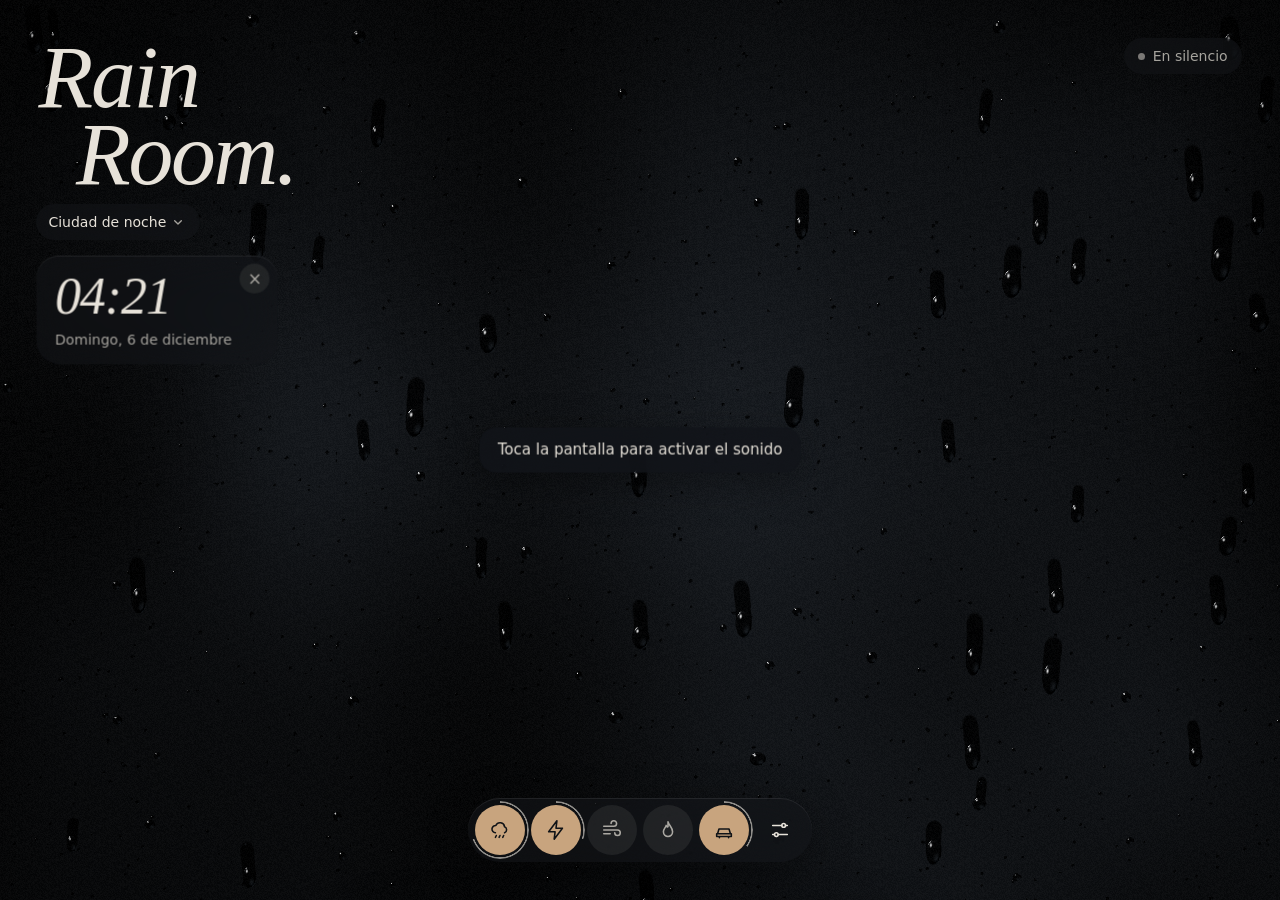
==== index.html @ be002200 "Rediseño visual estilo iOS con paleta cálida y recorte de la sala Ciudad - style.css reescrito como " ====
<!DOCTYPE html>
<html lang="es"><head><meta charset="UTF-8">
<meta name="viewport" content="width=device-width,initial-scale=1,viewport-fit=cover">
<meta name="theme-color" content="#101317">
<title>RainRoom · Sonidos ambientales para dormir, estudiar y relajarte</title>
<meta name="description" content="Crea tu propio espacio: elige un ambiente, mezcla sonidos como lluvia, viento o fuego y añade widgets para dormir, estudiar o desconectar. Gratis y sin registro.">
<link rel="canonical" href="https://rainrooms.vercel.app/">
<meta property="og:site_name" content="RainRoom">
<meta property="og:title" content="RainRoom · Sonidos ambientales para dormir, estudiar y relajarte">
<meta property="og:description" content="Tu propio espacio digital: ambientes y sonidos a tu medida. Gratis y sin registro.">
<meta property="og:type" content="website">
<meta property="og:url" content="https://rainrooms.vercel.app/">
<meta property="og:locale" content="es_ES">
<meta property="og:image" content="https://rainrooms.vercel.app/assets/og-image.png">
<meta property="og:image:width" content="1200"><meta property="og:image:height" content="630">
<meta property="og:image:alt" content="RainRoom: sonidos ambientales para dormir, estudiar y relajarte">
<meta name="twitter:card" content="summary_large_image">
<meta name="twitter:title" content="RainRoom · Sonidos ambientales para dormir, estudiar y relajarte">
<meta name="twitter:description" content="Tu propio espacio digital: ambientes y sonidos a tu medida.">
<meta name="twitter:image" content="https://rainrooms.vercel.app/assets/og-image.png">
<link rel="icon" href="data:image/svg+xml,%3Csvg xmlns='http://www.w3.org/2000/svg' viewBox='0 0 32 32'%3E%3Ccircle cx='16' cy='16' r='16' fill='%23060a10'/%3E%3Cpath d='M16 6c4 6 7 9 7 13a7 7 0 0 1-14 0c0-4 3-7 7-13z' fill='%239fd0ff'/%3E%3C/svg%3E">
<link rel="manifest" href="manifest.webmanifest">
<link rel="apple-touch-icon" href="assets/icon-180.png">
<meta name="mobile-web-app-capable" content="yes"><meta name="apple-mobile-web-app-capable" content="yes"><meta name="apple-mobile-web-app-status-bar-style" content="black-translucent"><meta name="apple-mobile-web-app-title" content="RainRoom">
<script type="application/ld+json">{"@context":"https://schema.org","@type":"WebApplication","name":"RainRoom","url":"https://rainrooms.vercel.app/","description":"Espacio personal con ambientes y sonidos mezclables para dormir, estudiar o relajarse.","applicationCategory":"LifestyleApplication","operatingSystem":"Web","inLanguage":"es","offers":{"@type":"Offer","price":"0","priceCurrency":"EUR"}}</script>
<link rel="stylesheet" href="css/style.css">
<style>.sr-only{position:absolute;width:1px;height:1px;margin:-1px;padding:0;overflow:hidden;clip:rect(0,0,0,0);white-space:nowrap;border:0}</style>
</head><body>
<noscript>RainRoom necesita JavaScript para funcionar.</noscript>
<main class="sr-only">
 <h1>RainRoom: sonidos ambientales para dormir, estudiar y relajarte</h1>
 <p>Elige un ambiente, mezcla los sonidos que quieras (lluvia, viento, fuego y más), usa el temporizador para dormir y añade widgets para concentrarte. Gratis y sin registro.</p>
</main>
<canvas id="gl"></canvas><div id="wl"></div>
<aside id="adw" hidden aria-label="Publicidad"><div class="adh"><span>Publicidad</span><button id="adx" aria-label="Cerrar anuncio">&#10005;</button></div><div class="adb" id="adSlot"></div></aside>
<div id="veil"></div>
<div id="ui">
 <button id="brand" aria-label="Abrir salas"><span class="mast" aria-hidden="true"><span>Rain</span><span>Room.</span></span><small><i id="rn" style="font-style:normal"></i><svg viewBox="0 0 24 24" aria-hidden="true"><path d="M7 10l5 5 5-5"/></svg></small></button>
 <div id="stt" role="button" tabindex="0" aria-label="Pausar o reanudar todos los sonidos" title="Pausar o reanudar"><i></i><span></span></div>
 <div id="pop" role="group" aria-label="Volumen"><b></b><input type="range" min="0" max="1" step=".01" aria-label="Volumen"><output></output></div>
 <nav id="dock" aria-label="Sonidos"></nav>
 <section id="sheet" role="dialog" aria-label="Salas y mezcla">
  <div id="shHead"><div class="grip"></div><button class="x" id="shClose" aria-label="Cerrar">&#10005;</button>
   <div id="tabs" role="tablist"><button role="tab">Salas</button><button role="tab">Sonidos</button><button role="tab">Widgets</button><button role="tab">Ajustes</button><i id="tind"></i></div></div>
  <div class="pn"><div id="rooms"></div></div>
  <div class="pn"><div class="chips" id="pres"></div><div class="row" id="vrow"><button class="ic" id="mvB" aria-label="Silenciar o activar el volumen general"><svg viewBox="0 0 24 24"><path d="M4 10v4h4l5 4V6L8 10zM16.5 9a4 4 0 0 1 0 6"/></svg></button><div class="rc"><div class="rt"><span>Volumen general</span><output id="mvv"></output></div><input type="range" id="mv" min="0" max="1" step=".01" aria-label="Volumen general"></div></div><div class="row" id="grow"><button class="ic" id="intB" aria-label="Quitar o recuperar las gotas"><svg viewBox="0 0 24 24"><path d="M12 4c3 4 5 6 5 9a5 5 0 0 1-10 0c0-3 2-5 5-9z"/></svg></button><div class="rc"><div class="rt"><span>Gotas</span><output id="intv"></output></div><input type="range" id="int" min="0" max="1" step=".05" aria-label="Intensidad de las gotas"></div></div>
   <p class="hint">Llévalo a 0 para una sala sin lluvia.</p><div id="mix"></div></div>
  <div class="pn"><p class="hint">Toca para añadir o quitar. Arrástralos por la pantalla y ciérralos con la ×.</p><div id="wsel" class="chips"></div></div>
  <div class="pn"><h3>Noche</h3><div id="nsel" class="list"></div>
   <h3>Fondo</h3><div class="list"><button class="opt" id="fabP"><span>Subir mi foto<em>Usa una imagen tuya como sala</em></span></button><button class="opt" id="fabX"><span>Quitar mi foto</span></button><button class="opt" id="rstRoom"><span>Restablecer esta sala<em>Vuelve a la mezcla y widgets de origen</em></span></button></div>
   <h3>Guías</h3><div class="list"><a class="opt" href="/guias/"><span>Mezclas para dormir, estudiar y relajarte</span></a></div>
   <p class="legal"><a href="/legal/privacidad">Privacidad</a><a href="/legal/aviso-legal">Aviso legal</a><a href="/legal/cookies">Cookies</a></p></div>
 <div id="adSheet" hidden><div class="adb" id="adSlot2"></div></div>
 </section>
</div>
<input type="file" id="file" accept="image/*" hidden>
<div id="msg">Toca la pantalla para activar el sonido</div>
<script src="js/rooms.js" defer></script>
<script src="js/anim.js" defer></script>
<script src="js/widgets.js" defer></script>
<script src="js/app.js" defer></script>
<script src="js/ads.js" defer></script>
<script>(()=>{const d=document.getElementById("dock"),s=document.getElementById("stt"),t=s.lastChild;let on=false;const u=()=>{const n=on?d.querySelectorAll(".snd.on").length:0;s.classList.toggle("on",n>0);t.textContent=n?n+(n>1?" sonidos":" sonido"):"En silencio"};addEventListener("pointerdown",()=>{on=true;u()},{once:true});new MutationObserver(u).observe(d,{subtree:true,attributes:true,attributeFilter:["class"]});u()})()</script>
</body></html>
---- css/style.css ----
/* RainRoom · estilos
   Concepto: cristal empañado a la luz de una vela. La interfaz son paneles de cristal esmerilado sobre la escena;
   lo que está encendido se ilumina en un ámbar apagado, cálido y sin tonos fríos para usarla de noche en la cama. Comportamiento de iOS (hoja, control segmentado, interruptores,
   deslizadores tipo Centro de Control) con la serif en cursiva reservada a la marca, las salas, los sonidos y el reloj. */

:root{
 --ink:#101317;                         /* noche: fondo sólido y texto sobre el acento */
 --fg:#e7e2d9;                          /* lino: texto principal, blanco roto cálido */
 --fg2:rgba(231,226,217,.7);           /* texto secundario */
 --mu:rgba(231,226,217,.5);            /* texto terciario */
 --amber:#c8a47e;                       /* vela: único acento (encendido, selección, foco), apagado para la noche */
 --amber-soft:rgba(200,164,126,.34);    /* relleno de deslizadores activos */
 --glass:rgba(20,22,27,.55);            /* cristal de los controles flotantes */
 --glass-strong:rgba(18,20,25,.82);     /* cristal de la hoja */
 --fill:rgba(231,226,217,.08);          /* superficies dentro del cristal */
 --fill-2:rgba(231,226,217,.14);        /* pista de deslizadores, pulsado */
 --ln:rgba(231,226,217,.11);            /* filetes */
 --blur:blur(24px) saturate(1.5);
 --r-sheet:28px;--r-card:18px;--r-ctl:14px;
 --f-ui:-apple-system,BlinkMacSystemFont,"SF Pro Text",system-ui,"Segoe UI",Roboto,"Helvetica Neue",sans-serif;
 --f-display:"Iowan Old Style","Palatino Linotype",Palatino,"Book Antiqua",Georgia,serif;
 --ease:cubic-bezier(.2,.8,.2,1);--spring:cubic-bezier(.34,1.4,.64,1);
 --g:clamp(16px,3vw,40px);
 --sab:env(safe-area-inset-bottom,0px);--sat:env(safe-area-inset-top,0px);
 font-family:var(--f-ui);color-scheme:dark}

/* ---------- Base ---------- */
*{box-sizing:border-box}
html,body{margin:0;height:100%;overflow:hidden;background:var(--ink);color:var(--fg);-webkit-tap-highlight-color:transparent;overscroll-behavior:none;user-select:none;-webkit-user-select:none;-webkit-font-smoothing:antialiased}
button{font-family:inherit;color:inherit}
:focus-visible{outline:2px solid var(--amber);outline-offset:3px}
svg{width:22px;height:22px;fill:none;stroke:currentColor;stroke-width:1.7;stroke-linecap:round;stroke-linejoin:round}
.glass{background:var(--glass);-webkit-backdrop-filter:var(--blur);backdrop-filter:var(--blur)}

/* ---------- Escena ---------- */
#gl{position:fixed;inset:0;width:100%;height:100%;display:block;touch-action:pan-y}
#wl{position:fixed;inset:0;pointer-events:none}
#veil{position:fixed;inset:0;background:#000;opacity:0;pointer-events:none;transition:opacity .5s var(--ease)}
#veil.on{opacity:1}
#veil.sl{opacity:.9;transition:opacity 25s linear}
#veil.night:not(.on):not(.sl){opacity:.55;background:radial-gradient(ellipse at 50% 20%,rgba(200,164,126,.06),transparent 60%),#000}

/* ---------- Capa de interfaz y modo inmersivo ---------- */
#ui{position:fixed;inset:0;pointer-events:none;transition:opacity 1.1s var(--ease)}
#ui:not(.h){transition-duration:.35s}
#ui.h{opacity:0}
#ui>*{pointer-events:auto}#ui.h>*{pointer-events:none}
#brand,#stt,#dock{transition:opacity .9s var(--ease),transform .9s var(--ease)}
#ui.h #brand,#ui.h #stt{transform:translateY(-8px)}
#ui.h #dock{transform:translate(-50%,10px)}
body:has(#ui.h){cursor:none}
body:has(#ui.h) #wl .wd{opacity:.6}

/* ---------- Marca ---------- */
#brand{position:absolute;top:calc(var(--g) + var(--sat));left:var(--g);max-width:62vw;display:flex;flex-direction:column;align-items:flex-start;gap:12px;padding:0;margin:0;background:none;border:0;text-align:left;cursor:pointer}
#brand .mast{display:block;font:italic 400 clamp(44px,7vw,92px)/.86 var(--f-display);letter-spacing:-.025em;text-shadow:0 2px 30px rgba(0,0,0,.35)}
#brand .mast span{display:block}
#brand .mast span+span{padding-left:.42em}
#brand small svg{width:16px;height:16px;stroke-width:2;color:var(--fg2)}
#brand small{display:inline-flex;align-items:center;gap:4px;min-height:36px;padding:0 14px 0 12px;margin-left:-2px;border-radius:999px;font:500 14px/1 var(--f-ui);color:var(--fg);background:var(--glass);-webkit-backdrop-filter:var(--blur);backdrop-filter:var(--blur);transition:background .2s}
@media (hover:hover){#brand:hover small{background:var(--glass-strong)}}
@media (max-width:820px){#brand .mast{font-size:clamp(40px,14vw,64px)}}

/* ---------- Estado (pausa global) ---------- */
#stt{position:absolute;top:calc(var(--g) + var(--sat));right:var(--g);display:flex;align-items:center;gap:8px;min-height:36px;padding:0 14px;border-radius:999px;font:500 14px/1 var(--f-ui);color:var(--fg2);background:var(--glass);-webkit-backdrop-filter:var(--blur);backdrop-filter:var(--blur);cursor:pointer;transition:color .3s,background .3s,opacity .9s var(--ease),transform .9s var(--ease)}
#stt i{width:7px;height:7px;border-radius:50%;background:var(--mu)}
#stt.on{color:var(--fg)}
#stt.on i{background:var(--amber);animation:br 2.4s ease-in-out infinite}
@media (hover:hover){#stt:hover{background:var(--glass-strong)}}
@keyframes br{50%{opacity:.35}}

/* ---------- Dock de sonidos ---------- */
#dock{position:absolute;left:50%;bottom:calc(var(--g) + var(--sab));transform:translateX(-50%);display:flex;gap:6px;padding:7px;max-width:calc(100% - 16px);border-radius:999px;background:var(--glass);-webkit-backdrop-filter:var(--blur);backdrop-filter:var(--blur);box-shadow:0 10px 40px rgba(0,0,0,.35),inset 0 1px 0 rgba(255,255,255,.08)}
.snd{position:relative;flex:0 0 auto;width:50px;height:50px;border-radius:50%;display:flex;align-items:center;justify-content:center;padding:0;border:0;background:var(--fill);color:var(--fg2);cursor:pointer;-webkit-touch-callout:none;touch-action:manipulation;transition:transform .35s var(--spring),background .3s,color .3s,box-shadow .3s}
.snd:active{transform:scale(.9)}
@media (hover:hover){.snd:hover{background:var(--fill-2);color:var(--fg)}}
.snd.on{background:var(--amber);color:var(--ink)}
/* anillo de volumen alrededor del botón encendido */
.snd::before{content:"";position:absolute;inset:-4px;border-radius:50%;background:conic-gradient(var(--fg2) calc(var(--v,0)*360deg),transparent 0);-webkit-mask:radial-gradient(farthest-side,transparent calc(100% - 2px),#000 calc(100% - 1.5px));mask:radial-gradient(farthest-side,transparent calc(100% - 2px),#000 calc(100% - 1.5px));opacity:.85;transition:--v .5s var(--ease)}
.snd:last-child{background:transparent;color:var(--fg)}
.snd:last-child::before{content:none}
@property --v{syntax:"<number>";inherits:true;initial-value:0}
@media (max-width:360px){.snd{width:44px;height:44px}#dock{gap:4px;padding:6px}}

/* ---------- Volumen rápido ---------- */
#pop{position:absolute;left:12px;bottom:90px;display:flex;align-items:center;gap:12px;height:62px;padding:0 10px 0 18px;border-radius:22px;background:var(--glass-strong);-webkit-backdrop-filter:var(--blur);backdrop-filter:var(--blur);box-shadow:0 18px 44px rgba(0,0,0,.45);opacity:0;transform:translateY(10px) scale(.94);transform-origin:bottom center;pointer-events:none;transition:opacity .25s,transform .4s var(--spring)}
#pop.show{opacity:1;transform:none;pointer-events:auto}
#pop b{font:italic 400 18px/1 var(--f-display);min-width:70px}
#pop output{font:500 13px/1 var(--f-ui);font-variant-numeric:tabular-nums;color:var(--fg2);min-width:40px;text-align:right;padding-right:6px}
#pop input{height:38px}

/* ---------- Deslizadores tipo Centro de Control: la barra entera es el control ---------- */
input[type=range]{flex:1;min-width:0;width:100%;height:48px;margin:0;padding:0;background:transparent;-webkit-appearance:none;appearance:none;cursor:pointer;border-radius:var(--r-ctl);overflow:hidden;--on:var(--amber-soft)}
input[type=range]::-webkit-slider-runnable-track{height:100%;border-radius:var(--r-ctl);background:linear-gradient(90deg,var(--on) var(--p,0%),var(--fill-2) var(--p,0%))}
input[type=range]::-webkit-slider-thumb{-webkit-appearance:none;width:4px;height:100%;border-radius:2px;background:transparent}
input[type=range]::-moz-range-track{height:100%;border-radius:var(--r-ctl);background:var(--fill-2)}
input[type=range]::-moz-range-progress{height:100%;background:var(--on)}
input[type=range]::-moz-range-thumb{width:4px;height:100%;border:0;border-radius:2px;background:transparent}
input[type=range]:focus-visible{outline-offset:2px}

/* ---------- Hoja de salas y mezcla ---------- */
#sheet{position:absolute;left:50%;bottom:0;width:min(100%,560px);height:min(74vh,660px);height:min(74dvh,660px);display:flex;flex-direction:column;overflow:hidden;padding:0 20px;border-radius:var(--r-sheet) var(--r-sheet) 0 0;background:var(--glass-strong);-webkit-backdrop-filter:blur(30px) saturate(1.6);backdrop-filter:blur(30px) saturate(1.6);box-shadow:0 -10px 50px rgba(0,0,0,.4),inset 0 1px 0 rgba(255,255,255,.1);transform:translate(-50%,105%);transition:transform .55s var(--ease)}
#sheet.open{transform:translate(-50%,0)}
#shHead{position:relative;flex:0 0 auto;margin:0 -20px;padding:8px 20px 4px;touch-action:none;cursor:grab}
.grip{width:38px;height:5px;border-radius:3px;background:rgba(255,255,255,.3);margin:0 auto}
.x{position:absolute;top:14px;right:16px;width:32px;height:32px;padding:0;border:0;border-radius:50%;background:var(--fill-2);color:var(--fg2);font-size:13px;line-height:1;cursor:pointer;transition:background .2s,color .2s}
.x::after{content:"";position:absolute;inset:-6px}
@media (hover:hover){.x:hover{background:rgba(255,255,255,.24);color:var(--fg)}}

/* control segmentado */
#tabs{position:relative;display:grid;grid-template-columns:repeat(4,1fr);margin:14px 46px 4px 0;padding:3px;border-radius:12px;background:var(--fill)}
#tabs button{position:relative;z-index:1;height:36px;padding:0;border:0;background:none;color:var(--fg2);font:600 14px/1 var(--f-ui);cursor:pointer;transition:color .3s}
#tabs button[aria-selected=true]{color:var(--fg)}
#tind{position:absolute;top:3px;bottom:3px;left:3px;width:calc((100% - 6px)/4);border-radius:9px;background:rgba(231,226,217,.16);box-shadow:0 2px 8px rgba(0,0,0,.2);transition:transform .45s var(--ease)}
@media (max-width:380px){#tabs button{font-size:13px}}

.pn{display:none;min-height:0}
.pn.on{display:block;flex:1;overflow-y:auto;overscroll-behavior:contain;-webkit-overflow-scrolling:touch;margin:0 -20px;padding:14px 20px calc(28px + var(--sab));animation:pIn .35s var(--ease);scrollbar-width:thin;scrollbar-color:var(--fill-2) transparent}
.pn::-webkit-scrollbar{width:6px}.pn::-webkit-scrollbar-thumb{background:var(--fill-2);border-radius:3px}
@keyframes pIn{from{opacity:0;transform:translateY(8px)}}
#sheet h3{margin:24px 4px 8px;font:600 13px/1.2 var(--f-ui);color:var(--fg2)}
#sheet .pn>h3:first-child{margin-top:4px}
.hint{margin:0 4px 14px;font:400 13px/1.45 var(--f-ui);color:var(--mu)}

/* salas */
#rooms{display:grid;grid-template-columns:repeat(auto-fill,minmax(140px,1fr));gap:12px}
.card{position:relative;display:block;width:100%;padding:0;border:0;background:none;color:var(--fg);text-align:left;cursor:pointer;transition:transform .35s var(--spring)}
.card:active{transform:scale(.97)}
.card canvas{display:block;width:100%;height:auto;aspect-ratio:4/5;border-radius:var(--r-card);background:#0a121b;box-shadow:0 0 0 1px var(--ln);transition:box-shadow .3s}
.card span{position:absolute;left:0;right:0;bottom:0;padding:30px 12px 12px;border-radius:0 0 var(--r-card) var(--r-card);background:linear-gradient(transparent,rgba(0,0,0,.72));font:italic 400 17px/1.1 var(--f-display)}
.card.on canvas{box-shadow:0 0 0 2px var(--amber),0 10px 30px rgba(0,0,0,.4)}
.card.on::after{content:"Ahora";position:absolute;top:10px;left:10px;padding:5px 10px;border-radius:999px;background:var(--amber);color:var(--ink);font:600 12px/1 var(--f-ui)}
@media (hover:hover){.card:not(.on):hover canvas{box-shadow:0 0 0 1px rgba(255,255,255,.35)}}
.card.add{display:flex;flex-direction:column;align-items:center;justify-content:center;gap:6px;aspect-ratio:4/5;border-radius:var(--r-card);border:1.5px dashed rgba(255,255,255,.25);color:var(--fg2)}
.card.add i{font-style:normal;font-size:30px;font-weight:300;line-height:1}
.card.add span{position:static;padding:0;background:none;font:500 14px/1 var(--f-ui)}
@media (hover:hover){.card.add:hover{border-color:rgba(255,255,255,.45);color:var(--fg)}}

/* píldoras: mezclas rápidas y widgets */
.chips{display:flex;flex-wrap:wrap;gap:8px}
.chip{height:44px;padding:0 18px;border:0;border-radius:999px;background:var(--fill);color:var(--fg);font:500 15px/1 var(--f-ui);cursor:pointer;transition:background .25s,color .25s,transform .35s var(--spring)}
.chip:active{transform:scale(.95)}
@media (hover:hover){.chip:hover{background:var(--fill-2)}}
.chip.on{background:var(--amber);color:var(--ink)}
#pres,#wsel{display:grid;grid-template-columns:repeat(4,1fr);gap:8px;margin-bottom:14px}
#pres .chip,#wsel .chip{width:100%;padding:0 6px}
@media (max-width:480px){#pres,#wsel{grid-template-columns:repeat(2,1fr)}}

/* filas de mezcla: botón redondo + deslizador con el nombre dentro */
.row{display:flex;align-items:center;gap:12px;padding:5px 0}
.ic{flex:0 0 auto;width:48px;height:48px;border-radius:50%;display:flex;align-items:center;justify-content:center;padding:0;border:0;background:var(--amber);color:var(--ink);cursor:pointer;transition:background .3s,color .3s,transform .35s var(--spring)}
.ic:active{transform:scale(.9)}
.row.off .ic{background:var(--fill-2);color:var(--fg2)}
.rc{position:relative;flex:1;min-width:0}
.rc input{display:block}
.row.off .rc input{--on:rgba(231,226,217,.16)}
.rt{position:absolute;inset:0;display:flex;align-items:center;justify-content:space-between;gap:8px;padding:0 16px;pointer-events:none;text-shadow:0 1px 6px rgba(0,0,0,.35)}
.rt span{font:italic 400 18px/1 var(--f-display)}
.rt output{font:500 13px/1 var(--f-ui);font-variant-numeric:tabular-nums;color:var(--fg)}
.row.off .rt{color:var(--fg2)}.row.off .rt output{color:var(--fg2)}
#vrow{padding-bottom:12px;margin-bottom:6px;border-bottom:1px solid var(--ln)}
#grow+.hint{margin:2px 0 10px 64px}

/* ajustes: lista agrupada con interruptores */
.list{display:flex;flex-direction:column;border-radius:16px;background:var(--fill);overflow:hidden}
.opt{display:flex;align-items:center;justify-content:space-between;gap:16px;width:100%;min-height:54px;padding:11px 16px;border:0;background:none;color:var(--fg);font:400 16px/1.3 var(--f-ui);text-align:left;text-decoration:none;cursor:pointer;transition:background .2s}
.opt+.opt{box-shadow:inset 0 1px 0 var(--ln)}
.opt span{display:flex;flex-direction:column;gap:3px}
.opt em{font-style:normal;font-size:13px;color:var(--mu)}
.opt:not(.sw)::after{content:"›";font-size:22px;line-height:1;color:var(--mu)}
.opt:active{background:var(--fill)}
@media (hover:hover){.opt:hover{background:rgba(255,255,255,.04)}}
#fabX{display:none}
.tgl{position:relative;flex:0 0 auto;width:51px;height:31px;border-radius:999px;background:var(--fill-2);transition:background .25s}
.tgl::after{content:"";position:absolute;top:2px;left:2px;width:27px;height:27px;border-radius:50%;background:var(--fg);box-shadow:0 2px 6px rgba(0,0,0,.3);transition:transform .3s var(--spring)}
.opt.on .tgl{background:var(--amber)}
.opt.on .tgl::after{transform:translateX(20px)}
.legal{display:flex;flex-wrap:wrap;gap:0 18px;margin:22px 4px 0}
.legal a{padding:10px 0;color:var(--mu);font:400 13px/1 var(--f-ui);text-decoration:none}
.legal a:hover{color:var(--fg)}

/* ---------- Widgets ---------- */
.wd{position:absolute;pointer-events:auto;touch-action:none;min-width:168px;padding:16px 46px 16px 18px;border-radius:22px;color:var(--fg);background:var(--glass);-webkit-backdrop-filter:var(--blur);backdrop-filter:var(--blur);box-shadow:inset 0 1px 0 rgba(255,255,255,.08);cursor:grab;animation:wIn .5s var(--spring) backwards;transition:transform .35s var(--ease),box-shadow .3s,opacity .9s var(--ease)}
.wd.d{cursor:grabbing;transform:scale(1.03);box-shadow:0 22px 50px rgba(0,0,0,.45),inset 0 1px 0 rgba(255,255,255,.08)}
.wd.out{animation:wOut .24s var(--ease) forwards;pointer-events:none}
@keyframes wIn{from{opacity:0;transform:translateY(14px) scale(.94)}}
@keyframes wOut{to{opacity:0;transform:scale(.92)}}
.wd .wx{position:absolute;top:8px;right:8px;width:30px;height:30px;padding:0;border:0;border-radius:50%;background:var(--fill);color:var(--fg2);font-size:17px;line-height:1;cursor:pointer;transition:background .2s,color .2s}
.wd .wx::after{content:"";position:absolute;inset:-7px}
@media (hover:hover){.wd .wx:hover{background:var(--fill-2);color:var(--fg)}}
.ck{font:italic 400 52px/.95 var(--f-display);letter-spacing:-.02em;font-variant-numeric:tabular-nums}
.cd{margin-top:10px;font:500 14px/1.2 var(--f-ui);color:var(--fg2)}
.cd::first-letter{text-transform:uppercase}
.ph{font:500 14px/1.2 var(--f-ui);color:var(--fg2)}
.pt{margin:6px 0 2px;font:italic 400 44px/1 var(--f-display);font-variant-numeric:tabular-nums}
.ph.td{margin-top:4px;font-size:13px;color:var(--mu)}
.rw{display:flex;flex-wrap:wrap;gap:6px;margin-top:12px}
.rw button{min-width:44px;height:36px;padding:0 14px;border:0;border-radius:999px;background:var(--fill);color:var(--fg);font:500 14px/1 var(--f-ui);cursor:pointer;transition:background .2s,color .2s,transform .3s var(--spring)}
.rw button:active{transform:scale(.94)}
@media (hover:hover){.rw button:hover{background:var(--fill-2)}}
.wd input{width:220px;padding:6px 0;border:0;border-bottom:1px solid var(--ln);outline:0;background:transparent;color:var(--fg);font:italic 400 20px/1.2 var(--f-display);user-select:text;-webkit-user-select:text}
.wd input::placeholder{color:var(--mu)}
.wd input:focus{border-bottom-color:var(--amber)}
.wd textarea{width:210px;height:110px;resize:none;background:transparent;border:0;outline:0;color:var(--fg);font:15px/1.45 var(--f-ui);user-select:text;-webkit-user-select:text}
.br{width:120px;height:120px;margin:0 auto}.br i{display:block;width:100%;height:100%;border-radius:50%;background:radial-gradient(circle,rgba(200,164,126,.35),rgba(200,164,126,.05));transition:transform 4s ease-in-out}
.bt{margin-top:8px;text-align:center;font-size:14px;color:var(--fg2)}

/* ---------- Mensaje de bienvenida ---------- */
#msg{position:fixed;left:50%;top:50%;transform:translate(-50%,-50%);width:max-content;max-width:min(360px,calc(100% - 32px));padding:12px 18px;border-radius:16px;text-align:center;font:500 15px/1.4 var(--f-ui);color:var(--fg);background:var(--glass-strong);-webkit-backdrop-filter:var(--blur);backdrop-filter:var(--blur);box-shadow:0 10px 40px rgba(0,0,0,.35);pointer-events:none;transition:opacity .6s;animation:msgPulse 2.6s ease-in-out infinite}
@keyframes msgPulse{50%{transform:translate(-50%,-50%) scale(1.025)}}
body:has(#sheet.open) #msg{opacity:0!important}
@media (max-width:600px){
 #msg{top:auto;bottom:calc(var(--g) + 82px + var(--sab));transform:translateX(-50%);animation-name:msgPulseM}
}
@keyframes msgPulseM{50%{transform:translateX(-50%) scale(1.025)}}

/* ---------- Publicidad ---------- */
#adw{position:fixed;left:50%;bottom:calc(var(--g) + 76px + var(--sab));transform:translateX(-50%);width:min(332px,calc(100% - 24px));border-radius:var(--r-card);overflow:hidden;background:var(--glass);-webkit-backdrop-filter:var(--blur);backdrop-filter:var(--blur);animation:adIn .8s var(--ease) backwards}
@keyframes adIn{from{opacity:0;transform:translate(-50%,12px)}}
#adw[hidden],#adSheet[hidden]{display:none}
.adh{display:flex;align-items:center;justify-content:space-between;height:38px;padding:0 4px 0 14px;border-bottom:1px solid var(--ln);font:500 12px/1 var(--f-ui);color:var(--mu)}
.adh button{width:38px;height:32px;border:0;border-radius:10px;background:transparent;color:var(--fg2);font-size:14px;cursor:pointer}
.adh button:hover{background:var(--fill);color:var(--fg)}
.adb{min-height:100px;display:flex;align-items:center;justify-content:center;overflow:hidden}
.adb .adph{padding:12px;font:400 13px/1.4 var(--f-ui);color:var(--mu);text-align:center}
#adSheet{flex:0 0 auto;margin:0 -20px;padding-bottom:var(--sab);background:rgba(15,18,24,.96);border-top:1px solid var(--ln)}
#adSheet .adb{min-height:50px}
html[data-sleep="1"] #adw,html[data-sleep="1"] #adSheet{display:none}
@media (max-height:640px){#adw{display:none}}

/* ---------- Entrada: un solo momento orquestado ---------- */
@keyframes rise{from{opacity:0;transform:translateY(12px)}}
@keyframes dockIn{from{opacity:0;transform:translate(-50%,12px)}}
#brand .mast span{animation:rise 1s var(--ease) .2s backwards}
#brand .mast span+span{animation-delay:.34s}
#brand small,#stt{animation:rise .9s var(--ease) .5s backwards}
#dock{animation:dockIn .9s var(--ease) .6s backwards}

@media (prefers-reduced-motion:reduce){*,*::before,*::after{animation-duration:.01ms!important;transition-duration:.01ms!important}}
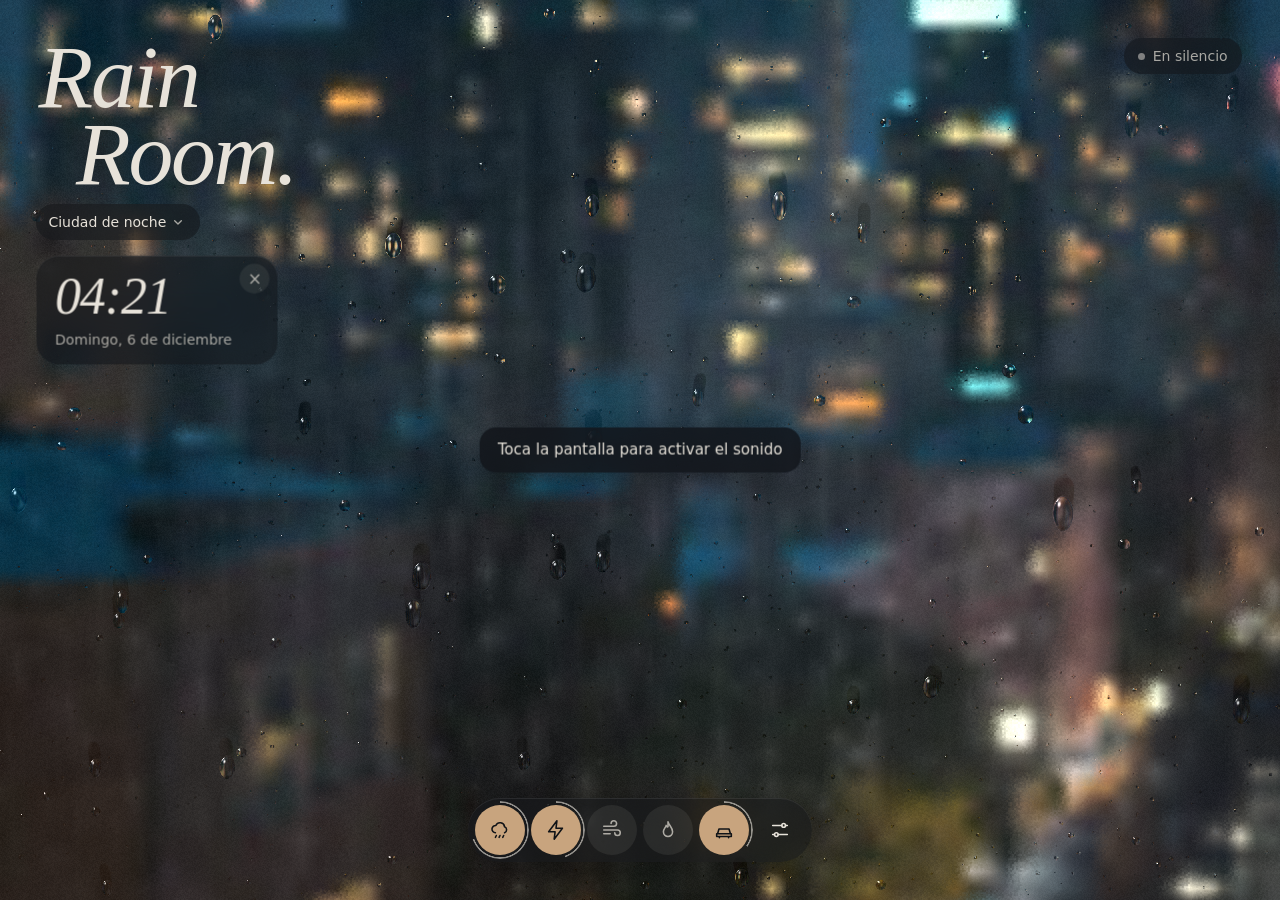
==== commit 4879750f: "Sonidos reales CC0, trueno por muestras y web preparada para AdSense - Audios de Freesound (CC0) com" ====
--- a/index.html
+++ b/index.html
@@ -29,7 +29,8 @@
 <noscript>RainRoom necesita JavaScript para funcionar.</noscript>
 <main class="sr-only">
  <h1>RainRoom: sonidos ambientales para dormir, estudiar y relajarte</h1>
- <p>Elige un ambiente, mezcla los sonidos que quieras (lluvia, viento, fuego y más), usa el temporizador para dormir y añade widgets para concentrarte. Gratis y sin registro.</p>
+ <p>Elige un ambiente, mezcla los sonidos que quieras (lluvia, trueno, viento, chimenea y tráfico), usa el temporizador para dormir y añade widgets para concentrarte. Gratis y sin registro.</p>
+ <nav aria-label="Más información"><a href="/guias/">Guías</a> <a href="/sonidos/">Sonidos</a> <a href="/acerca/">Acerca de</a> <a href="/contacto/">Contacto</a> <a href="/legal/privacidad">Privacidad</a></nav>
 </main>
 <canvas id="gl"></canvas><div id="wl"></div>
 <aside id="adw" hidden aria-label="Publicidad"><div class="adh"><span>Publicidad</span><button id="adx" aria-label="Cerrar anuncio">&#10005;</button></div><div class="adb" id="adSlot"></div></aside>
@@ -48,8 +49,8 @@
   <div class="pn"><p class="hint">Toca para añadir o quitar. Arrástralos por la pantalla y ciérralos con la ×.</p><div id="wsel" class="chips"></div></div>
   <div class="pn"><h3>Noche</h3><div id="nsel" class="list"></div>
    <h3>Fondo</h3><div class="list"><button class="opt" id="fabP"><span>Subir mi foto<em>Usa una imagen tuya como sala</em></span></button><button class="opt" id="fabX"><span>Quitar mi foto</span></button><button class="opt" id="rstRoom"><span>Restablecer esta sala<em>Vuelve a la mezcla y widgets de origen</em></span></button></div>
-   <h3>Guías</h3><div class="list"><a class="opt" href="/guias/"><span>Mezclas para dormir, estudiar y relajarte</span></a></div>
-   <p class="legal"><a href="/legal/privacidad">Privacidad</a><a href="/legal/aviso-legal">Aviso legal</a><a href="/legal/cookies">Cookies</a></p></div>
+   <h3>Guías</h3><div class="list"><a class="opt" href="/guias/"><span>Mezclas para dormir, estudiar y relajarte</span></a><a class="opt" href="/sonidos/"><span>Los sonidos<em>Cómo es cada uno y de dónde procede</em></span></a><a class="opt" href="/acerca/"><span>Acerca de RainRoom<em>Qué es y preguntas frecuentes</em></span></a></div>
+   <p class="legal"><a href="/legal/privacidad">Privacidad</a><a href="/legal/aviso-legal">Aviso legal</a><a href="/legal/cookies">Cookies</a><a href="/contacto/">Contacto</a><a href="#" data-privacy-options hidden>Privacidad y anuncios</a></p></div>
  <div id="adSheet" hidden><div class="adb" id="adSlot2"></div></div>
  </section>
 </div>
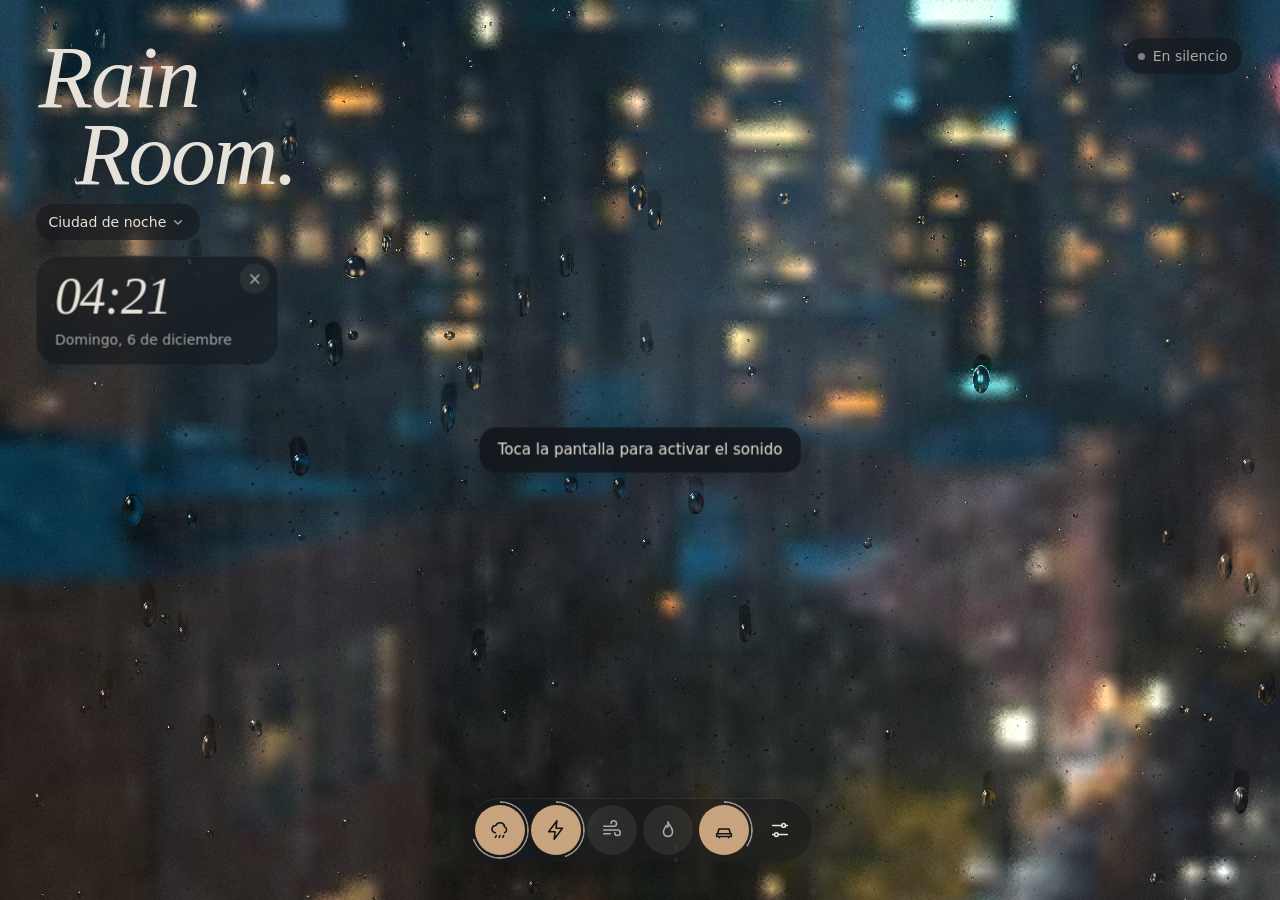
==== commit 0540dd6a: "Anuncio de prueba sobre el panel de ajustes y mensaje de inicio centrado - El anuncio de prueba apar" ====
--- a/index.html
+++ b/index.html
@@ -51,8 +51,8 @@
    <h3>Fondo</h3><div class="list"><button class="opt" id="fabP"><span>Subir mi foto<em>Usa una imagen tuya como sala</em></span></button><button class="opt" id="fabX"><span>Quitar mi foto</span></button><button class="opt" id="rstRoom"><span>Restablecer esta sala<em>Vuelve a la mezcla y widgets de origen</em></span></button></div>
    <h3>Guías</h3><div class="list"><a class="opt" href="/guias/"><span>Mezclas para dormir, estudiar y relajarte</span></a><a class="opt" href="/sonidos/"><span>Los sonidos<em>Cómo es cada uno y de dónde procede</em></span></a><a class="opt" href="/acerca/"><span>Acerca de RainRoom<em>Qué es y preguntas frecuentes</em></span></a></div>
    <p class="legal"><a href="/legal/privacidad">Privacidad</a><a href="/legal/aviso-legal">Aviso legal</a><a href="/legal/cookies">Cookies</a><a href="/contacto/">Contacto</a><a href="#" data-privacy-options hidden>Privacidad y anuncios</a></p></div>
- <div id="adSheet" hidden><div class="adb" id="adSlot2"></div></div>
- </section>
+  </section>
+ <aside id="adSheet" hidden aria-label="Publicidad"><div class="adh"><span>Publicidad</span><button id="adx2" aria-label="Cerrar anuncio">&#10005;</button></div><div class="adb" id="adSlot2"></div></aside>
 </div>
 <input type="file" id="file" accept="image/*" hidden>
 <div id="msg">Toca la pantalla para activar el sonido</div>
--- a/css/style.css
+++ b/css/style.css
@@ -209,9 +209,6 @@
 #msg{position:fixed;left:50%;top:50%;transform:translate(-50%,-50%);width:max-content;max-width:min(360px,calc(100% - 32px));padding:12px 18px;border-radius:16px;text-align:center;font:500 15px/1.4 var(--f-ui);color:var(--fg);background:var(--glass-strong);-webkit-backdrop-filter:var(--blur);backdrop-filter:var(--blur);box-shadow:0 10px 40px rgba(0,0,0,.35);pointer-events:none;transition:opacity .6s;animation:msgPulse 2.6s ease-in-out infinite}
 @keyframes msgPulse{50%{transform:translate(-50%,-50%) scale(1.025)}}
 body:has(#sheet.open) #msg{opacity:0!important}
-@media (max-width:600px){
- #msg{top:auto;bottom:calc(var(--g) + 82px + var(--sab));transform:translateX(-50%);animation-name:msgPulseM}
-}
 @keyframes msgPulseM{50%{transform:translateX(-50%) scale(1.025)}}
 
 /* ---------- Publicidad ---------- */
@@ -223,8 +220,11 @@
 .adh button:hover{background:var(--fill);color:var(--fg)}
 .adb{min-height:100px;display:flex;align-items:center;justify-content:center;overflow:hidden}
 .adb .adph{padding:12px;font:400 13px/1.4 var(--f-ui);color:var(--mu);text-align:center}
-#adSheet{flex:0 0 auto;margin:0 -20px;padding-bottom:var(--sab);background:rgba(15,18,24,.96);border-top:1px solid var(--ln)}
-#adSheet .adb{min-height:50px}
+/* Anuncio del panel: flota justo encima de la hoja de ajustes mientras está abierta */
+#adSheet{position:fixed;left:50%;bottom:calc(min(74vh,660px) + 8px);bottom:calc(min(74dvh,660px) + 8px);transform:translateX(-50%);width:min(332px,calc(100% - 24px));border-radius:var(--r-card);overflow:hidden;background:var(--glass-strong);-webkit-backdrop-filter:var(--blur);backdrop-filter:var(--blur);animation:adIn .5s var(--ease) backwards}
+#adSheet .adh{height:26px;font-size:11px}#adSheet .adh button{width:30px;height:24px;font-size:12px}
+#adSheet .adb{min-height:50px}#adSheet .adb .adph{padding:6px}
+@media (max-height:700px){#adSheet{display:none}}
 html[data-sleep="1"] #adw,html[data-sleep="1"] #adSheet{display:none}
 @media (max-height:640px){#adw{display:none}}
 
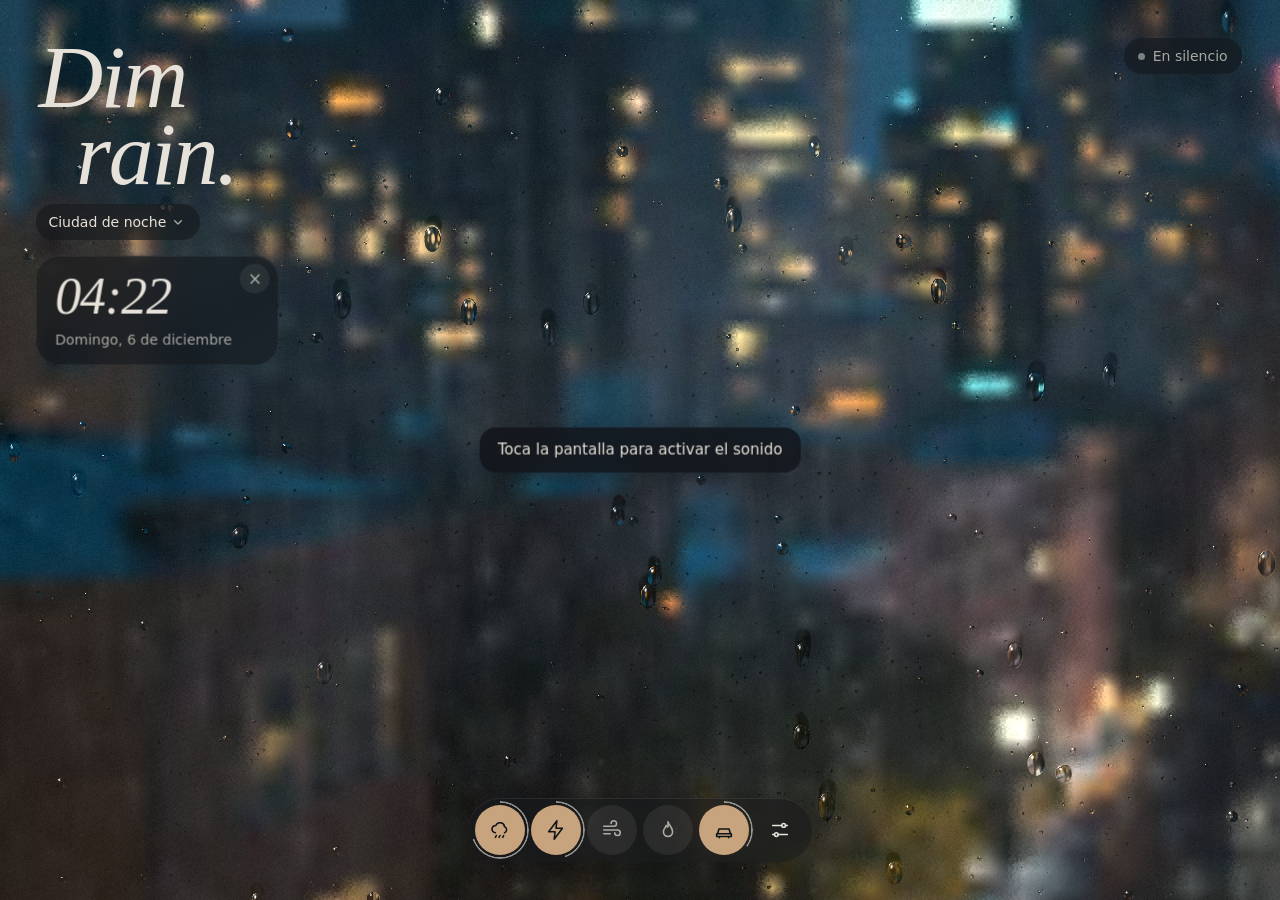
==== commit 7cda1168: "Renombra el proyecto a Dimrain (dimrain.com) y completa datos legales - Nombre RainRoom -> Dimrain e" ====
--- a/index.html
+++ b/index.html
@@ -2,33 +2,33 @@
 <html lang="es"><head><meta charset="UTF-8">
 <meta name="viewport" content="width=device-width,initial-scale=1,viewport-fit=cover">
 <meta name="theme-color" content="#101317">
-<title>RainRoom · Sonidos ambientales para dormir, estudiar y relajarte</title>
+<title>Dimrain · Sonidos ambientales para dormir, estudiar y relajarte</title>
 <meta name="description" content="Crea tu propio espacio: elige un ambiente, mezcla sonidos como lluvia, viento o fuego y añade widgets para dormir, estudiar o desconectar. Gratis y sin registro.">
-<link rel="canonical" href="https://rainrooms.vercel.app/">
-<meta property="og:site_name" content="RainRoom">
-<meta property="og:title" content="RainRoom · Sonidos ambientales para dormir, estudiar y relajarte">
+<link rel="canonical" href="https://dimrain.com/">
+<meta property="og:site_name" content="Dimrain">
+<meta property="og:title" content="Dimrain · Sonidos ambientales para dormir, estudiar y relajarte">
 <meta property="og:description" content="Tu propio espacio digital: ambientes y sonidos a tu medida. Gratis y sin registro.">
 <meta property="og:type" content="website">
-<meta property="og:url" content="https://rainrooms.vercel.app/">
+<meta property="og:url" content="https://dimrain.com/">
 <meta property="og:locale" content="es_ES">
-<meta property="og:image" content="https://rainrooms.vercel.app/assets/og-image.png">
+<meta property="og:image" content="https://dimrain.com/assets/og-image.png">
 <meta property="og:image:width" content="1200"><meta property="og:image:height" content="630">
-<meta property="og:image:alt" content="RainRoom: sonidos ambientales para dormir, estudiar y relajarte">
+<meta property="og:image:alt" content="Dimrain: sonidos ambientales para dormir, estudiar y relajarte">
 <meta name="twitter:card" content="summary_large_image">
-<meta name="twitter:title" content="RainRoom · Sonidos ambientales para dormir, estudiar y relajarte">
+<meta name="twitter:title" content="Dimrain · Sonidos ambientales para dormir, estudiar y relajarte">
 <meta name="twitter:description" content="Tu propio espacio digital: ambientes y sonidos a tu medida.">
-<meta name="twitter:image" content="https://rainrooms.vercel.app/assets/og-image.png">
+<meta name="twitter:image" content="https://dimrain.com/assets/og-image.png">
 <link rel="icon" href="data:image/svg+xml,%3Csvg xmlns='http://www.w3.org/2000/svg' viewBox='0 0 32 32'%3E%3Ccircle cx='16' cy='16' r='16' fill='%23060a10'/%3E%3Cpath d='M16 6c4 6 7 9 7 13a7 7 0 0 1-14 0c0-4 3-7 7-13z' fill='%239fd0ff'/%3E%3C/svg%3E">
 <link rel="manifest" href="manifest.webmanifest">
 <link rel="apple-touch-icon" href="assets/icon-180.png">
-<meta name="mobile-web-app-capable" content="yes"><meta name="apple-mobile-web-app-capable" content="yes"><meta name="apple-mobile-web-app-status-bar-style" content="black-translucent"><meta name="apple-mobile-web-app-title" content="RainRoom">
-<script type="application/ld+json">{"@context":"https://schema.org","@type":"WebApplication","name":"RainRoom","url":"https://rainrooms.vercel.app/","description":"Espacio personal con ambientes y sonidos mezclables para dormir, estudiar o relajarse.","applicationCategory":"LifestyleApplication","operatingSystem":"Web","inLanguage":"es","offers":{"@type":"Offer","price":"0","priceCurrency":"EUR"}}</script>
+<meta name="mobile-web-app-capable" content="yes"><meta name="apple-mobile-web-app-capable" content="yes"><meta name="apple-mobile-web-app-status-bar-style" content="black-translucent"><meta name="apple-mobile-web-app-title" content="Dimrain">
+<script type="application/ld+json">{"@context":"https://schema.org","@type":"WebApplication","name":"Dimrain","url":"https://dimrain.com/","description":"Espacio personal con ambientes y sonidos mezclables para dormir, estudiar o relajarse.","applicationCategory":"LifestyleApplication","operatingSystem":"Web","inLanguage":"es","offers":{"@type":"Offer","price":"0","priceCurrency":"EUR"}}</script>
 <link rel="stylesheet" href="css/style.css">
 <style>.sr-only{position:absolute;width:1px;height:1px;margin:-1px;padding:0;overflow:hidden;clip:rect(0,0,0,0);white-space:nowrap;border:0}</style>
 </head><body>
-<noscript>RainRoom necesita JavaScript para funcionar.</noscript>
+<noscript>Dimrain necesita JavaScript para funcionar.</noscript>
 <main class="sr-only">
- <h1>RainRoom: sonidos ambientales para dormir, estudiar y relajarte</h1>
+ <h1>Dimrain: sonidos ambientales para dormir, estudiar y relajarte</h1>
  <p>Elige un ambiente, mezcla los sonidos que quieras (lluvia, trueno, viento, chimenea y tráfico), usa el temporizador para dormir y añade widgets para concentrarte. Gratis y sin registro.</p>
  <nav aria-label="Más información"><a href="/guias/">Guías</a> <a href="/sonidos/">Sonidos</a> <a href="/acerca/">Acerca de</a> <a href="/contacto/">Contacto</a> <a href="/legal/privacidad">Privacidad</a></nav>
 </main>
@@ -36,7 +36,7 @@
 <aside id="adw" hidden aria-label="Publicidad"><div class="adh"><span>Publicidad</span><button id="adx" aria-label="Cerrar anuncio">&#10005;</button></div><div class="adb" id="adSlot"></div></aside>
 <div id="veil"></div>
 <div id="ui">
- <button id="brand" aria-label="Abrir salas"><span class="mast" aria-hidden="true"><span>Rain</span><span>Room.</span></span><small><i id="rn" style="font-style:normal"></i><svg viewBox="0 0 24 24" aria-hidden="true"><path d="M7 10l5 5 5-5"/></svg></small></button>
+ <button id="brand" aria-label="Abrir salas"><span class="mast" aria-hidden="true"><span>Dim</span><span>rain.</span></span><small><i id="rn" style="font-style:normal"></i><svg viewBox="0 0 24 24" aria-hidden="true"><path d="M7 10l5 5 5-5"/></svg></small></button>
  <div id="stt" role="button" tabindex="0" aria-label="Pausar o reanudar todos los sonidos" title="Pausar o reanudar"><i></i><span></span></div>
  <div id="pop" role="group" aria-label="Volumen"><b></b><input type="range" min="0" max="1" step=".01" aria-label="Volumen"><output></output></div>
  <nav id="dock" aria-label="Sonidos"></nav>
@@ -49,7 +49,7 @@
   <div class="pn"><p class="hint">Toca para añadir o quitar. Arrástralos por la pantalla y ciérralos con la ×.</p><div id="wsel" class="chips"></div></div>
   <div class="pn"><h3>Noche</h3><div id="nsel" class="list"></div>
    <h3>Fondo</h3><div class="list"><button class="opt" id="fabP"><span>Subir mi foto<em>Usa una imagen tuya como sala</em></span></button><button class="opt" id="fabX"><span>Quitar mi foto</span></button><button class="opt" id="rstRoom"><span>Restablecer esta sala<em>Vuelve a la mezcla y widgets de origen</em></span></button></div>
-   <h3>Guías</h3><div class="list"><a class="opt" href="/guias/"><span>Mezclas para dormir, estudiar y relajarte</span></a><a class="opt" href="/sonidos/"><span>Los sonidos<em>Cómo es cada uno y de dónde procede</em></span></a><a class="opt" href="/acerca/"><span>Acerca de RainRoom<em>Qué es y preguntas frecuentes</em></span></a></div>
+   <h3>Guías</h3><div class="list"><a class="opt" href="/guias/"><span>Mezclas para dormir, estudiar y relajarte</span></a><a class="opt" href="/sonidos/"><span>Los sonidos<em>Cómo es cada uno y de dónde procede</em></span></a><a class="opt" href="/acerca/"><span>Acerca de Dimrain<em>Qué es y preguntas frecuentes</em></span></a></div>
    <p class="legal"><a href="/legal/privacidad">Privacidad</a><a href="/legal/aviso-legal">Aviso legal</a><a href="/legal/cookies">Cookies</a><a href="/contacto/">Contacto</a><a href="#" data-privacy-options hidden>Privacidad y anuncios</a></p></div>
   </section>
  <aside id="adSheet" hidden aria-label="Publicidad"><div class="adh"><span>Publicidad</span><button id="adx2" aria-label="Cerrar anuncio">&#10005;</button></div><div class="adb" id="adSlot2"></div></aside>
--- a/css/style.css
+++ b/css/style.css
@@ -1,4 +1,4 @@
-/* RainRoom · estilos
+/* Dimrain · estilos
    Concepto: cristal empañado a la luz de una vela. La interfaz son paneles de cristal esmerilado sobre la escena;
    lo que está encendido se ilumina en un ámbar apagado, cálido y sin tonos fríos para usarla de noche en la cama. Comportamiento de iOS (hoja, control segmentado, interruptores,
    deslizadores tipo Centro de Control) con la serif en cursiva reservada a la marca, las salas, los sonidos y el reloj. */
@@ -90,7 +90,7 @@
 #pop input{height:38px}
 
 /* ---------- Deslizadores tipo Centro de Control: la barra entera es el control ---------- */
-input[type=range]{flex:1;min-width:0;width:100%;height:48px;margin:0;padding:0;background:transparent;-webkit-appearance:none;appearance:none;cursor:pointer;border-radius:var(--r-ctl);overflow:hidden;--on:var(--amber-soft)}
+input[type=range]{flex:1;min-width:0;width:100%;height:48px;margin:0;padding:0;background:transparent;-webkit-appearance:none;appearance:none;cursor:pointer;border-radius:var(--r-ctl);overflow:hidden;--on:var(--amber-soft);touch-action:pan-y;-webkit-tap-highlight-color:transparent}
 input[type=range]::-webkit-slider-runnable-track{height:100%;border-radius:var(--r-ctl);background:linear-gradient(90deg,var(--on) var(--p,0%),var(--fill-2) var(--p,0%))}
 input[type=range]::-webkit-slider-thumb{-webkit-appearance:none;width:4px;height:100%;border-radius:2px;background:transparent}
 input[type=range]::-moz-range-track{height:100%;border-radius:var(--r-ctl);background:var(--fill-2)}
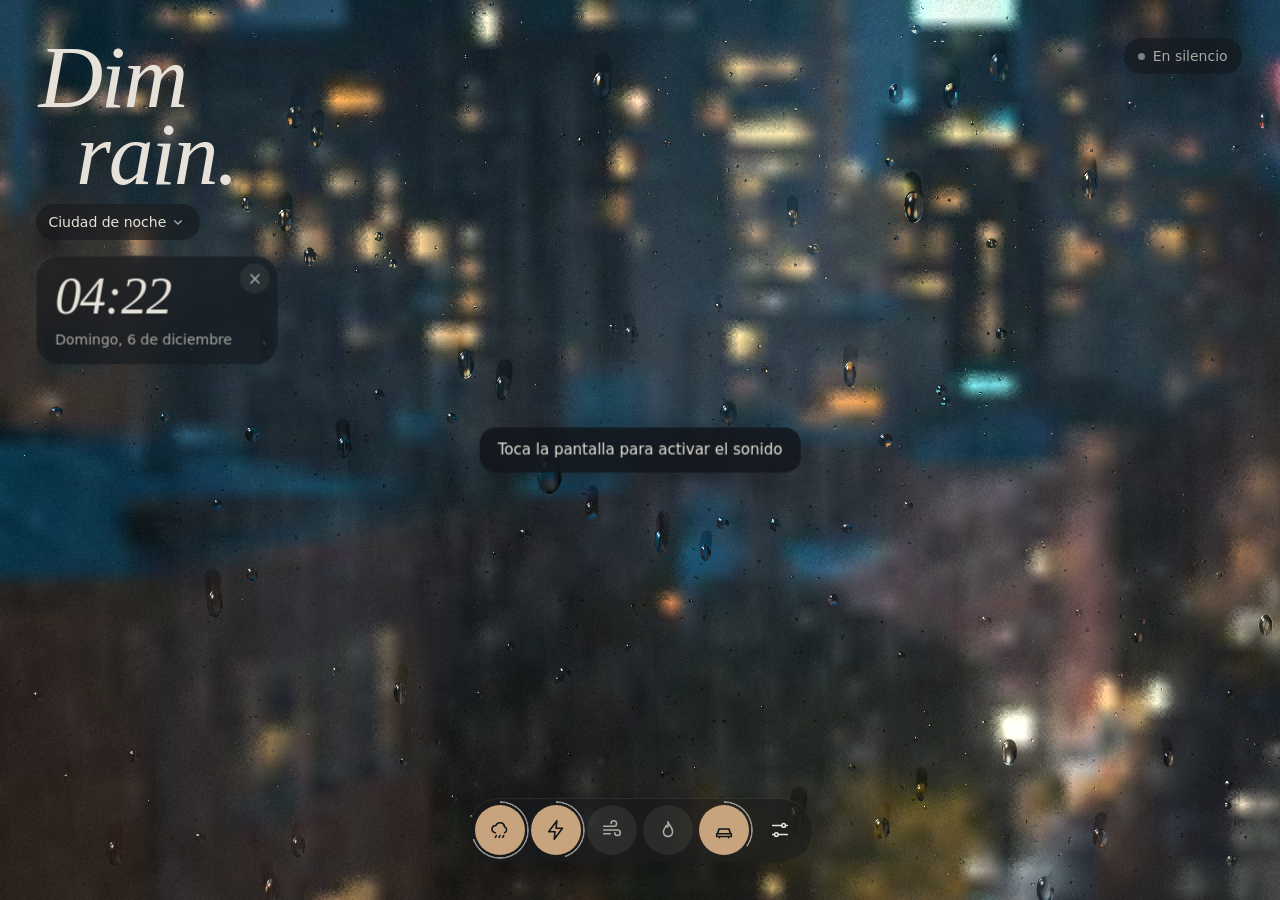
==== commit 17bae27e: "Paginas de contenido como hoja sobre la sala: el sonido no se corta - js/pages.js: guias, sonidos, a" ====
--- a/index.html
+++ b/index.html
@@ -56,10 +56,18 @@
 </div>
 <input type="file" id="file" accept="image/*" hidden>
 <div id="msg">Toca la pantalla para activar el sonido</div>
+<div id="pg" hidden>
+ <div class="pgbd"></div>
+ <section class="pgs" role="dialog" aria-modal="true" aria-labelledby="pgt">
+  <div class="pgbar"><button type="button" class="pgx"><svg viewBox="0 0 24 24" aria-hidden="true"><path d="M15 5l-7 7 7 7"/></svg><span>Sala</span></button><span id="pgt" class="pgt"></span><span class="pgsnd" role="img" aria-label="El sonido sigue activo" hidden><i></i><i></i><i></i></span></div>
+  <div class="pgc" tabindex="-1"></div>
+ </section>
+</div>
 <script src="js/rooms.js" defer></script>
 <script src="js/anim.js" defer></script>
 <script src="js/widgets.js" defer></script>
 <script src="js/app.js" defer></script>
 <script src="js/ads.js" defer></script>
+<script src="js/pages.js" defer></script>
 <script>(()=>{const d=document.getElementById("dock"),s=document.getElementById("stt"),t=s.lastChild;let on=false;const u=()=>{const n=on?d.querySelectorAll(".snd.on").length:0;s.classList.toggle("on",n>0);t.textContent=n?n+(n>1?" sonidos":" sonido"):"En silencio"};addEventListener("pointerdown",()=>{on=true;u()},{once:true});new MutationObserver(u).observe(d,{subtree:true,attributes:true,attributeFilter:["class"]});u()})()</script>
 </body></html>
--- a/css/style.css
+++ b/css/style.css
@@ -237,3 +237,27 @@
 #dock{animation:dockIn .9s var(--ease) .6s backwards}
 
 @media (prefers-reduced-motion:reduce){*,*::before,*::after{animation-duration:.01ms!important;transition-duration:.01ms!important}}
+
+/* ---------- Páginas superpuestas (guías, sonidos, legal) sobre la sala: el sonido no se corta ---------- */
+#pg{position:fixed;inset:0;z-index:1000;display:flex;align-items:flex-end;justify-content:center}
+#pg[hidden]{display:none}
+#pg .pgbd{position:absolute;inset:0;background:rgba(6,8,12,.62);opacity:0;transition:opacity .4s var(--ease)}
+#pg .pgs{position:relative;display:flex;flex-direction:column;width:min(760px,100%);height:calc(100% - max(var(--sat),14px) - 10px);height:calc(100dvh - max(var(--sat),14px) - 10px);overflow:hidden;border-radius:var(--r-sheet) var(--r-sheet) 0 0;background:linear-gradient(180deg,rgb(27,30,36),rgb(15,17,21));box-shadow:0 -10px 50px rgba(0,0,0,.45),inset 0 1px 0 rgba(255,255,255,.08);transform:translateY(104%);transition:transform .5s var(--ease)}
+#pg.on .pgbd{opacity:1}
+#pg.on .pgs{transform:none}
+#pg.drag .pgs,#pg.drag .pgbd{transition:none}
+#pg .pgbar{position:relative;flex:none;display:flex;align-items:center;gap:8px;height:60px;padding:14px 12px 0 10px;border-bottom:1px solid var(--ln);touch-action:none;cursor:grab}
+#pg .pgbar::before{content:"";position:absolute;top:6px;left:50%;width:38px;height:4px;margin-left:-19px;border-radius:2px;background:var(--fill-2)}
+#pg .pgx{display:inline-flex;align-items:center;gap:2px;height:40px;padding:0 14px 0 8px;border:0;border-radius:999px;background:var(--fill);font:500 14px/1 var(--f-ui);cursor:pointer;-webkit-tap-highlight-color:transparent}
+#pg .pgx:hover{background:var(--fill-2)}
+#pg .pgx svg{width:20px;height:20px}
+#pg .pgt{flex:1;min-width:0;text-align:center;font:italic 400 17px/1 var(--f-display);color:var(--fg);white-space:nowrap;overflow:hidden;text-overflow:ellipsis}
+#pg .pgsnd{flex:none;display:inline-flex;align-items:flex-end;justify-content:center;gap:3px;width:70px;height:16px}
+#pg .pgsnd[hidden]{display:none}
+#pg .pgsnd i{width:3px;height:16px;border-radius:2px;background:var(--amber);transform-origin:bottom;animation:pgeq 1.1s ease-in-out infinite}
+#pg .pgsnd i:nth-child(2){animation-delay:.25s;animation-duration:.9s}
+#pg .pgsnd i:nth-child(3){animation-delay:.5s;animation-duration:1.3s}
+@keyframes pgeq{0%,100%{transform:scaleY(.25)}50%{transform:scaleY(1)}}
+#pg .pgc{flex:1;overflow-y:auto;overflow-x:hidden;-webkit-overflow-scrolling:touch;overscroll-behavior:contain;outline:0;user-select:text;-webkit-user-select:text;padding-bottom:var(--sab);transition:opacity .2s}
+#pg .pgc[aria-busy=true]{opacity:.45}
+@media (prefers-reduced-motion:reduce){#pg .pgs,#pg .pgbd{transition:none}#pg .pgsnd i{animation:none;transform:scaleY(.6)}}
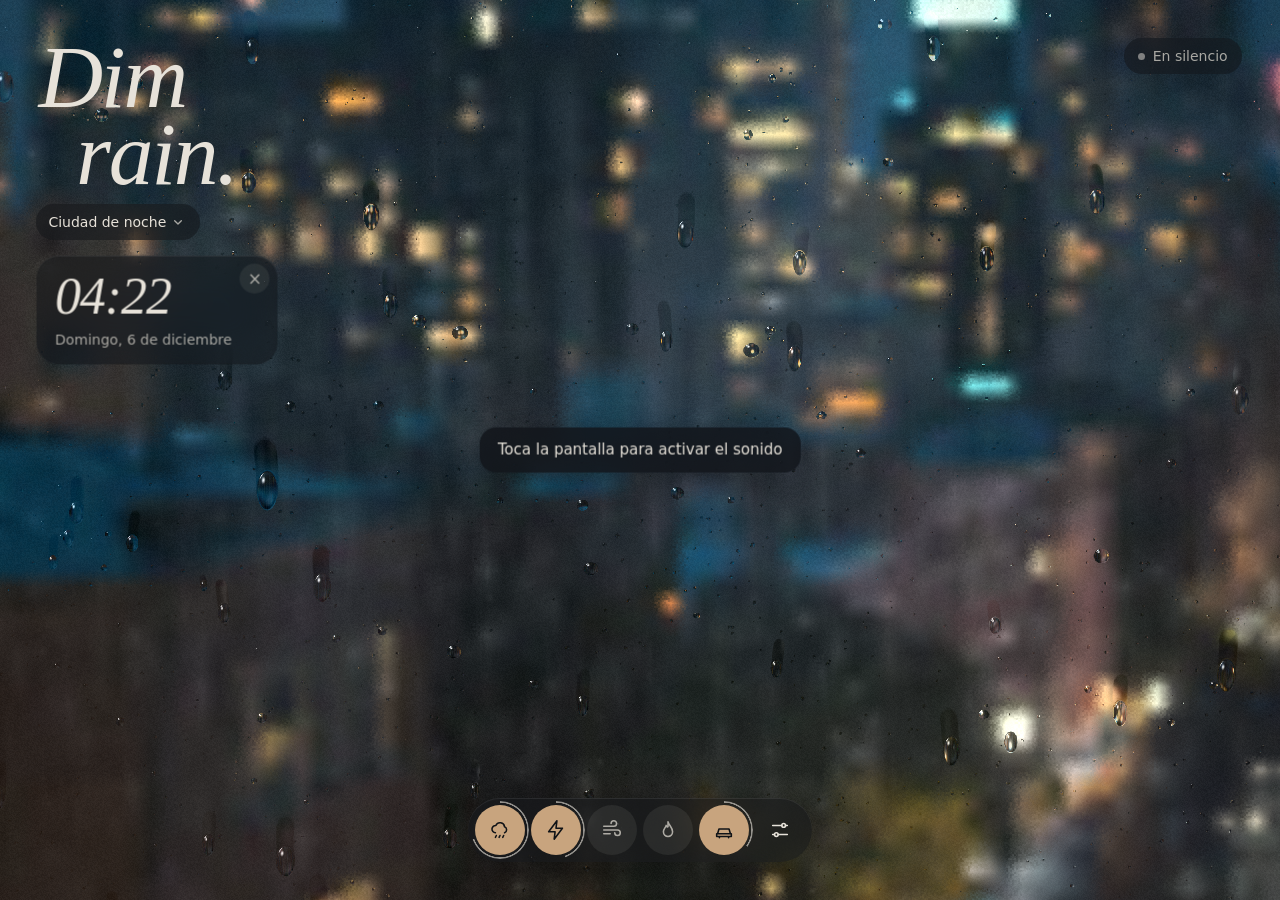
==== commit 37a459d0: "Enlace voluntario a Ko-fi en Ajustes Añade «Invítame a un café» bajo Guías: donación opcional, apart" ====
--- a/index.html
+++ b/index.html
@@ -50,6 +50,8 @@
   <div class="pn"><h3>Noche</h3><div id="nsel" class="list"></div>
    <h3>Fondo</h3><div class="list"><button class="opt" id="fabP"><span>Subir mi foto<em>Usa una imagen tuya como sala</em></span></button><button class="opt" id="fabX"><span>Quitar mi foto</span></button><button class="opt" id="rstRoom"><span>Restablecer esta sala<em>Vuelve a la mezcla y widgets de origen</em></span></button></div>
    <h3>Guías</h3><div class="list"><a class="opt" href="/guias/"><span>Mezclas para dormir, estudiar y relajarte</span></a><a class="opt" href="/sonidos/"><span>Los sonidos<em>Cómo es cada uno y de dónde procede</em></span></a><a class="opt" href="/acerca/"><span>Acerca de Dimrain<em>Qué es y preguntas frecuentes</em></span></a></div>
+   <!-- Apoyo voluntario (Ko-fi): NO es publicidad ni pide clics en anuncios. -->
+   <div id="apoyo"><h3>Apoyar</h3><div class="list"><a class="opt" href="https://ko-fi.com/yeraycastillo" target="_blank" rel="noopener"><span>Invítame a un café<em>Opcional. Dimrain es gratis y no necesita registro</em></span></a></div></div>
    <p class="legal"><a href="/legal/privacidad">Privacidad</a><a href="/legal/aviso-legal">Aviso legal</a><a href="/legal/cookies">Cookies</a><a href="/contacto/">Contacto</a><a href="#" data-privacy-options hidden>Privacidad y anuncios</a></p></div>
   </section>
  <aside id="adSheet" hidden aria-label="Publicidad"><div class="adh"><span>Publicidad</span><button id="adx2" aria-label="Cerrar anuncio">&#10005;</button></div><div class="adb" id="adSlot2"></div></aside>
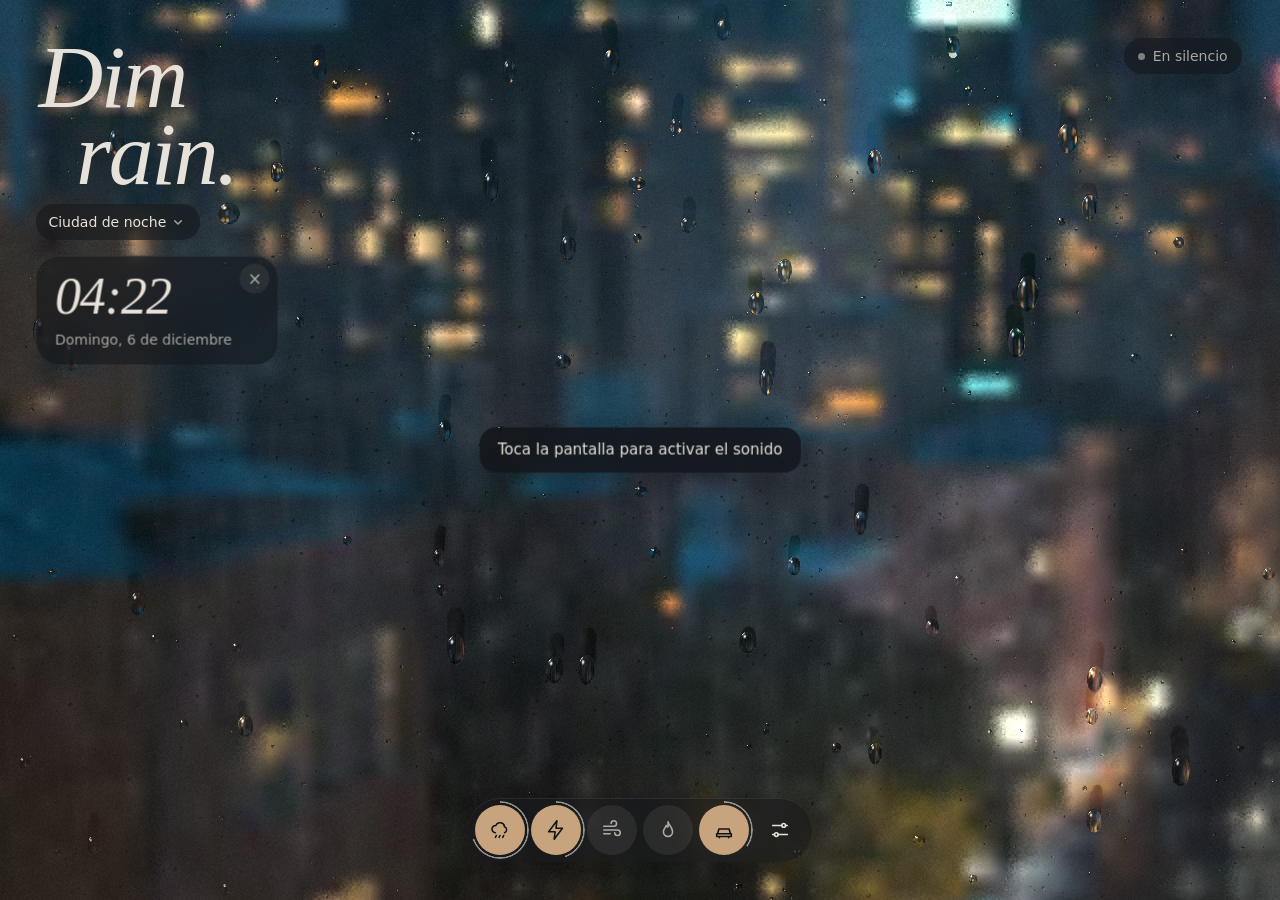
==== commit 20aa94f5: "Panel de Ko-fi dentro de Ajustes (carga al pulsar) El botón «Invítame a un café» despliega el panel " ====
--- a/index.html
+++ b/index.html
@@ -51,7 +51,8 @@
    <h3>Fondo</h3><div class="list"><button class="opt" id="fabP"><span>Subir mi foto<em>Usa una imagen tuya como sala</em></span></button><button class="opt" id="fabX"><span>Quitar mi foto</span></button><button class="opt" id="rstRoom"><span>Restablecer esta sala<em>Vuelve a la mezcla y widgets de origen</em></span></button></div>
    <h3>Guías</h3><div class="list"><a class="opt" href="/guias/"><span>Mezclas para dormir, estudiar y relajarte</span></a><a class="opt" href="/sonidos/"><span>Los sonidos<em>Cómo es cada uno y de dónde procede</em></span></a><a class="opt" href="/acerca/"><span>Acerca de Dimrain<em>Qué es y preguntas frecuentes</em></span></a></div>
    <!-- Apoyo voluntario (Ko-fi): NO es publicidad ni pide clics en anuncios. -->
-   <div id="apoyo"><h3>Apoyar</h3><div class="list"><a class="opt" href="https://ko-fi.com/yeraycastillo" target="_blank" rel="noopener"><span>Invítame a un café<em>Opcional. Dimrain es gratis y no necesita registro</em></span></a></div></div>
+   <div id="apoyo"><h3>Apoyar</h3><div class="list"><button class="opt" id="kofiB" aria-expanded="false" aria-controls="kofiBox"><span>Invítame a un café<em>Opcional. Dimrain es gratis y no necesita registro</em></span></button></div>
+    <div id="kofiBox" hidden></div></div>
    <p class="legal"><a href="/legal/privacidad">Privacidad</a><a href="/legal/aviso-legal">Aviso legal</a><a href="/legal/cookies">Cookies</a><a href="/contacto/">Contacto</a><a href="#" data-privacy-options hidden>Privacidad y anuncios</a></p></div>
   </section>
  <aside id="adSheet" hidden aria-label="Publicidad"><div class="adh"><span>Publicidad</span><button id="adx2" aria-label="Cerrar anuncio">&#10005;</button></div><div class="adb" id="adSlot2"></div></aside>
--- a/css/style.css
+++ b/css/style.css
@@ -261,3 +261,9 @@
 #pg .pgc{flex:1;overflow-y:auto;overflow-x:hidden;-webkit-overflow-scrolling:touch;overscroll-behavior:contain;outline:0;user-select:text;-webkit-user-select:text;padding-bottom:var(--sab);transition:opacity .2s}
 #pg .pgc[aria-busy=true]{opacity:.45}
 @media (prefers-reduced-motion:reduce){#pg .pgs,#pg .pgbd{transition:none}#pg .pgsnd i{animation:none;transform:scaleY(.6)}}
+
+/* Apoyo voluntario (Ko-fi): el iframe se crea al tocar el botón, no antes */
+#kofiB[aria-expanded="true"]::after{transform:rotate(90deg)}
+#kofiBox{margin:10px 0 0;border-radius:16px;overflow:hidden;background:#f9f9f9;box-shadow:0 0 0 1px var(--ln)}
+#kofiBox iframe{display:block;width:100%;height:712px;border:0}
+#kofiBox a{display:block;padding:12px 16px;background:var(--glass);color:var(--fg2);font:400 13px/1.2 var(--f-ui);text-align:center;text-decoration:none}
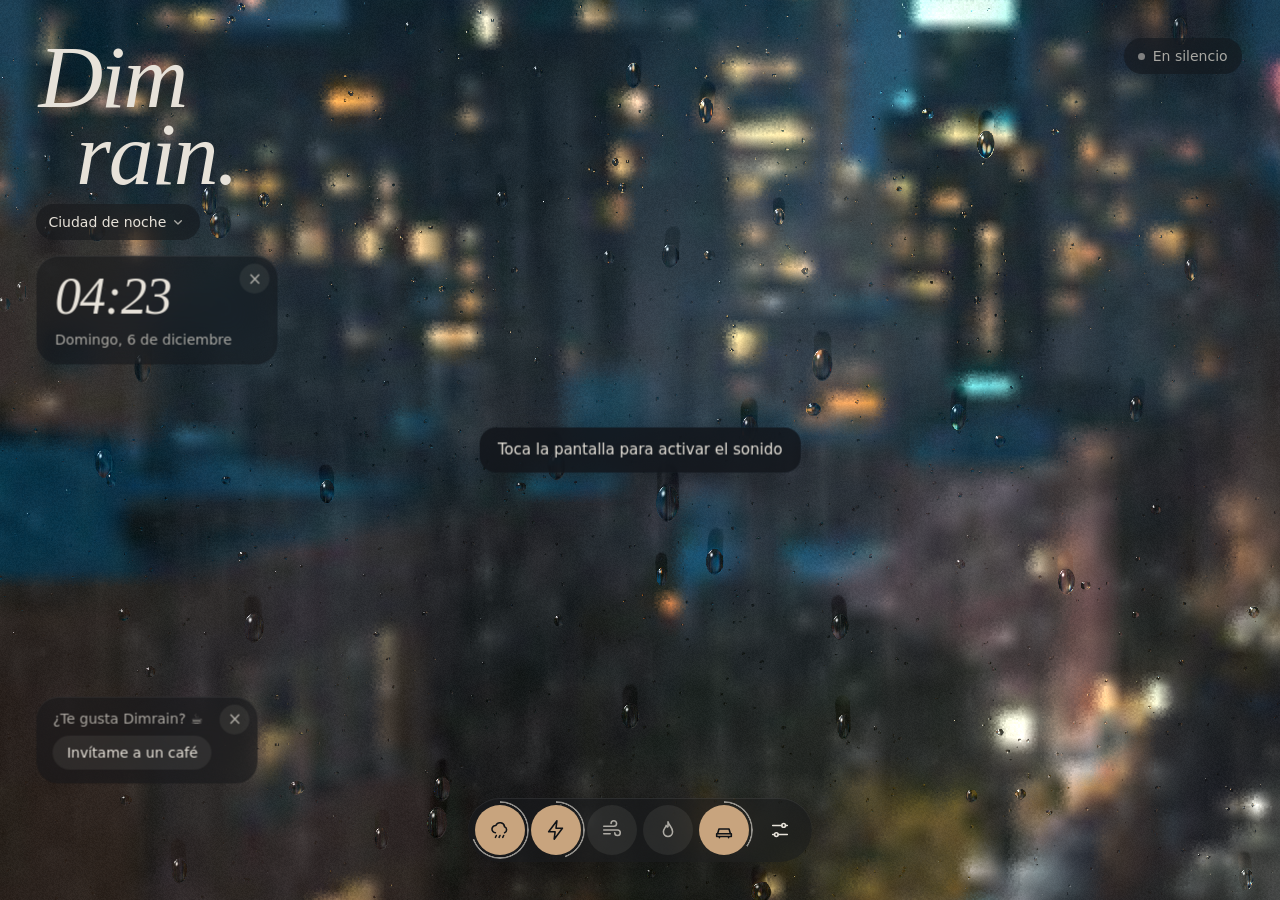
==== commit f43ffb3d: "Tarjeta de apoyo (Ko-fi) al entrar, con × para cerrarla Aparece a los 2,5 s, no se guarda como widge" ====
--- a/index.html
+++ b/index.html
@@ -32,7 +32,7 @@
  <p>Elige un ambiente, mezcla los sonidos que quieras (lluvia, trueno, viento, chimenea y tráfico), usa el temporizador para dormir y añade widgets para concentrarte. Gratis y sin registro.</p>
  <nav aria-label="Más información"><a href="/guias/">Guías</a> <a href="/sonidos/">Sonidos</a> <a href="/acerca/">Acerca de</a> <a href="/contacto/">Contacto</a> <a href="/legal/privacidad">Privacidad</a></nav>
 </main>
-<canvas id="gl"></canvas><div id="wl"></div>
+<canvas id="gl"></canvas><div id="wl"><section class="wd" id="kofiW" aria-label="Apoyar Dimrain" hidden><div class="ph">¿Te gusta Dimrain? ☕</div><div class="rw"><button id="kofiWo">Invítame a un café</button></div><button class="wx" id="kofiWx" aria-label="Cerrar">×</button></section></div>
 <aside id="adw" hidden aria-label="Publicidad"><div class="adh"><span>Publicidad</span><button id="adx" aria-label="Cerrar anuncio">&#10005;</button></div><div class="adb" id="adSlot"></div></aside>
 <div id="veil"></div>
 <div id="ui">
--- a/css/style.css
+++ b/css/style.css
@@ -267,3 +267,9 @@
 #kofiBox{margin:10px 0 0;border-radius:16px;overflow:hidden;background:#f9f9f9;box-shadow:0 0 0 1px var(--ln)}
 #kofiBox iframe{display:block;width:100%;height:712px;border:0}
 #kofiBox a{display:block;padding:12px 16px;background:var(--glass);color:var(--fg2);font:400 13px/1.2 var(--f-ui);text-align:center;text-decoration:none}
+/* Tarjeta de apoyo (Ko-fi): aparece al entrar, se cierra con la × (solo esa visita) y no se mueve */
+#kofiW{left:var(--g);bottom:calc(var(--g) + var(--sab) + 78px);min-width:0;max-width:min(300px,calc(100% - 2*var(--g)));padding:14px 46px 14px 16px;cursor:default;touch-action:auto}
+#kofiW .rw{margin-top:8px}
+#kofiW .rw button{height:34px}
+body:has(#sheet.open) #kofiW,html[data-sleep="1"] #kofiW{opacity:0;pointer-events:none}
+
